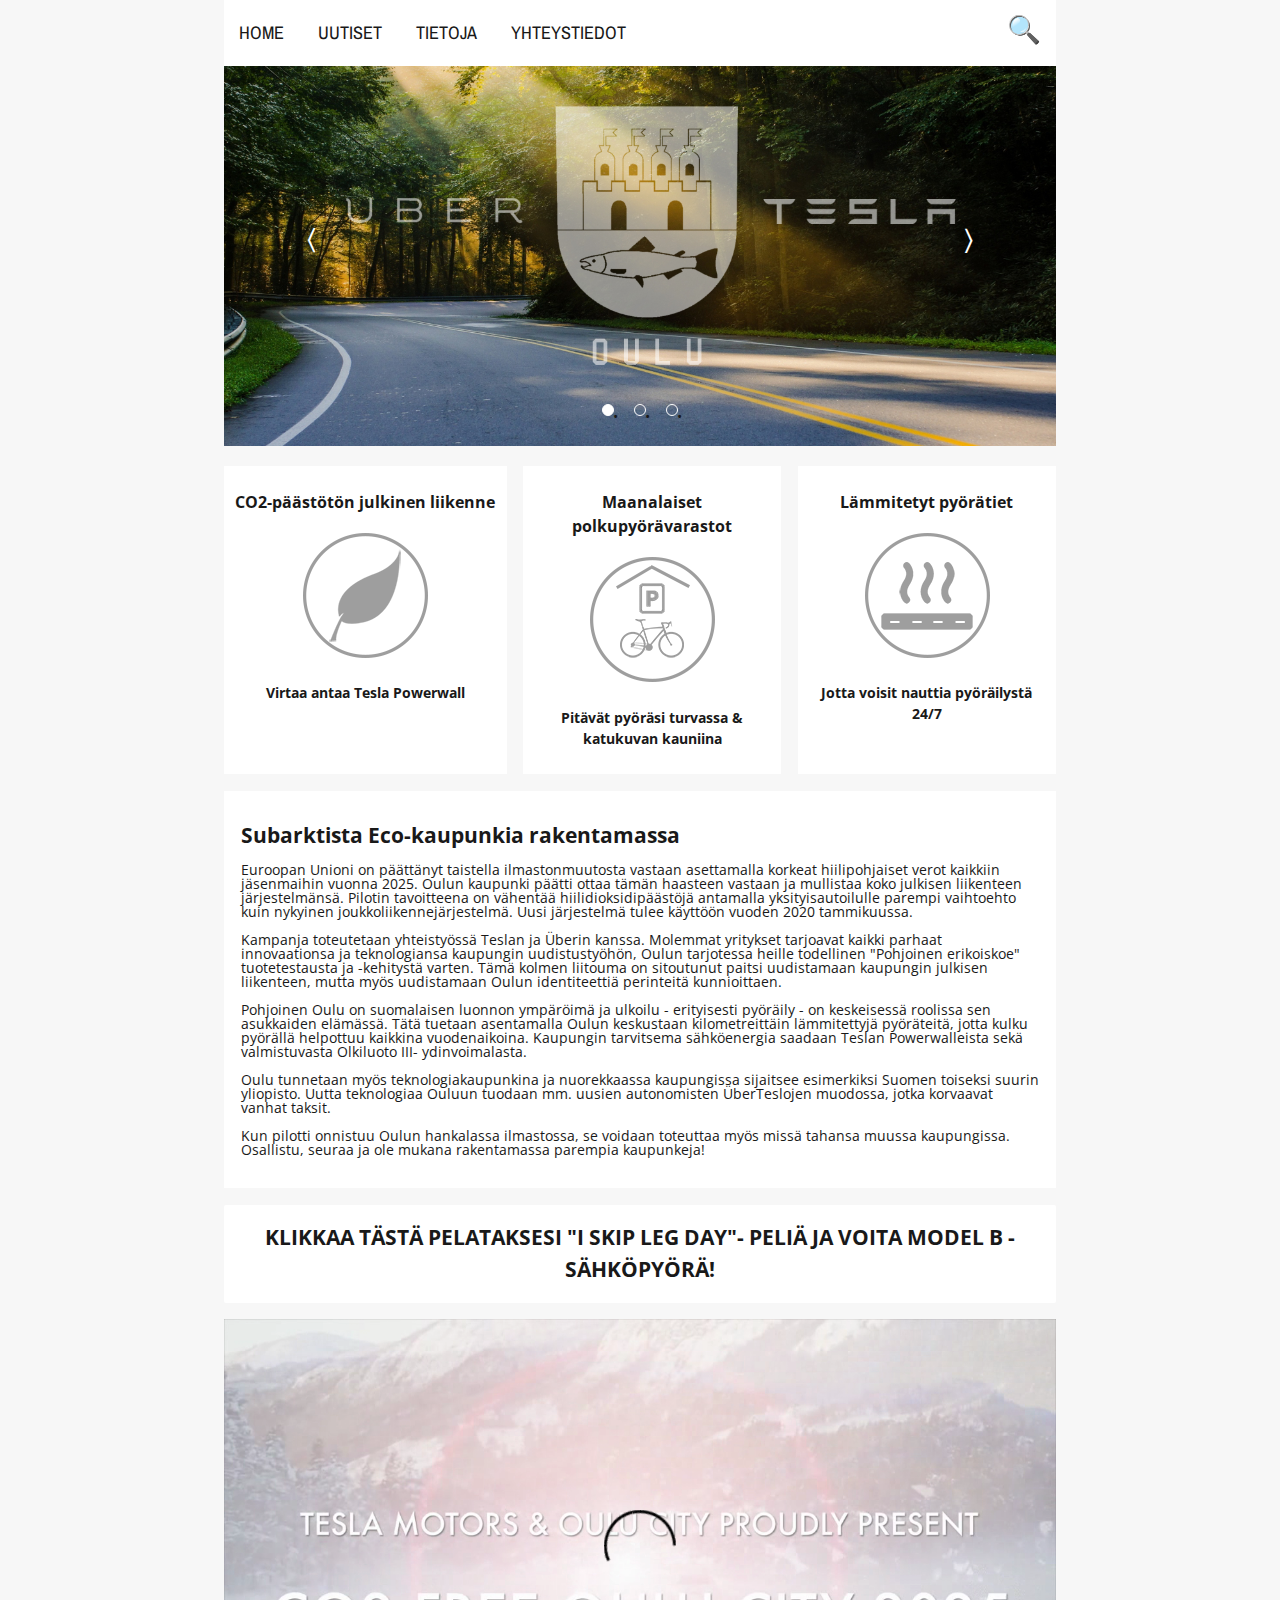
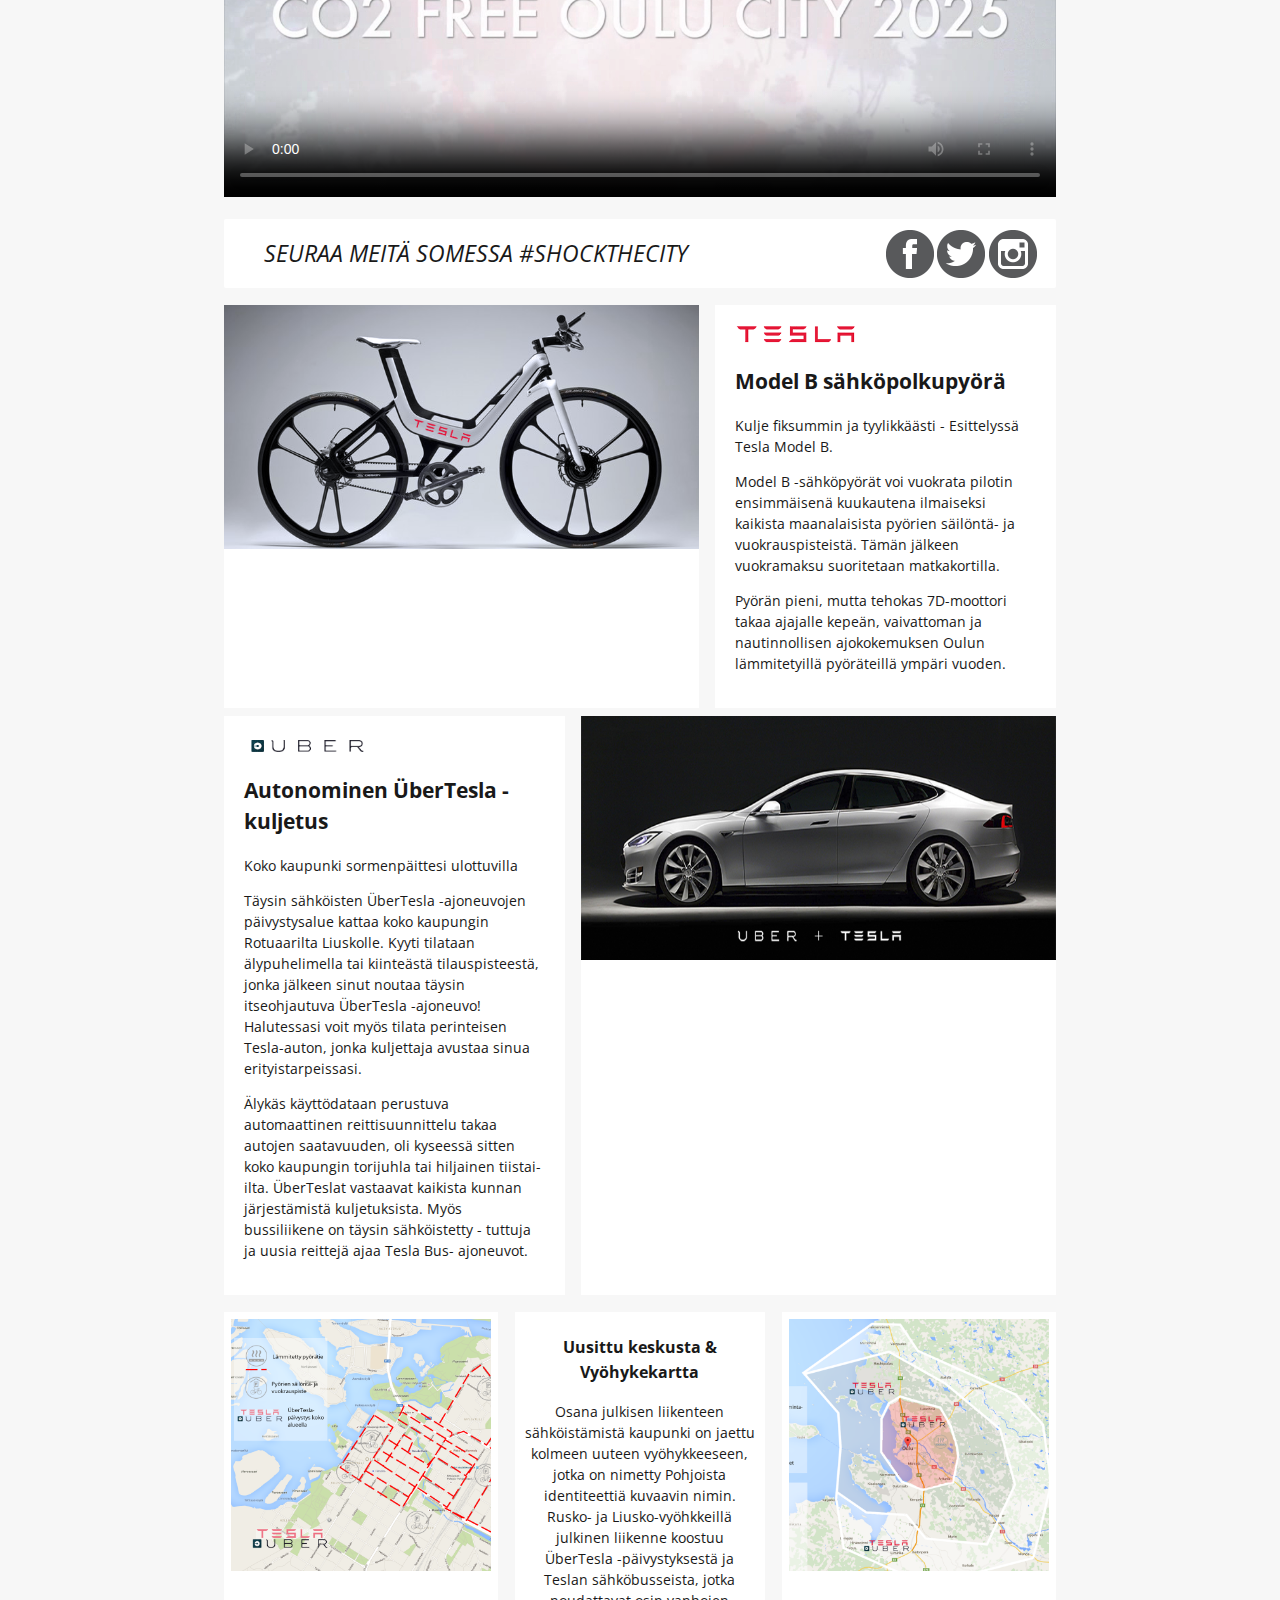
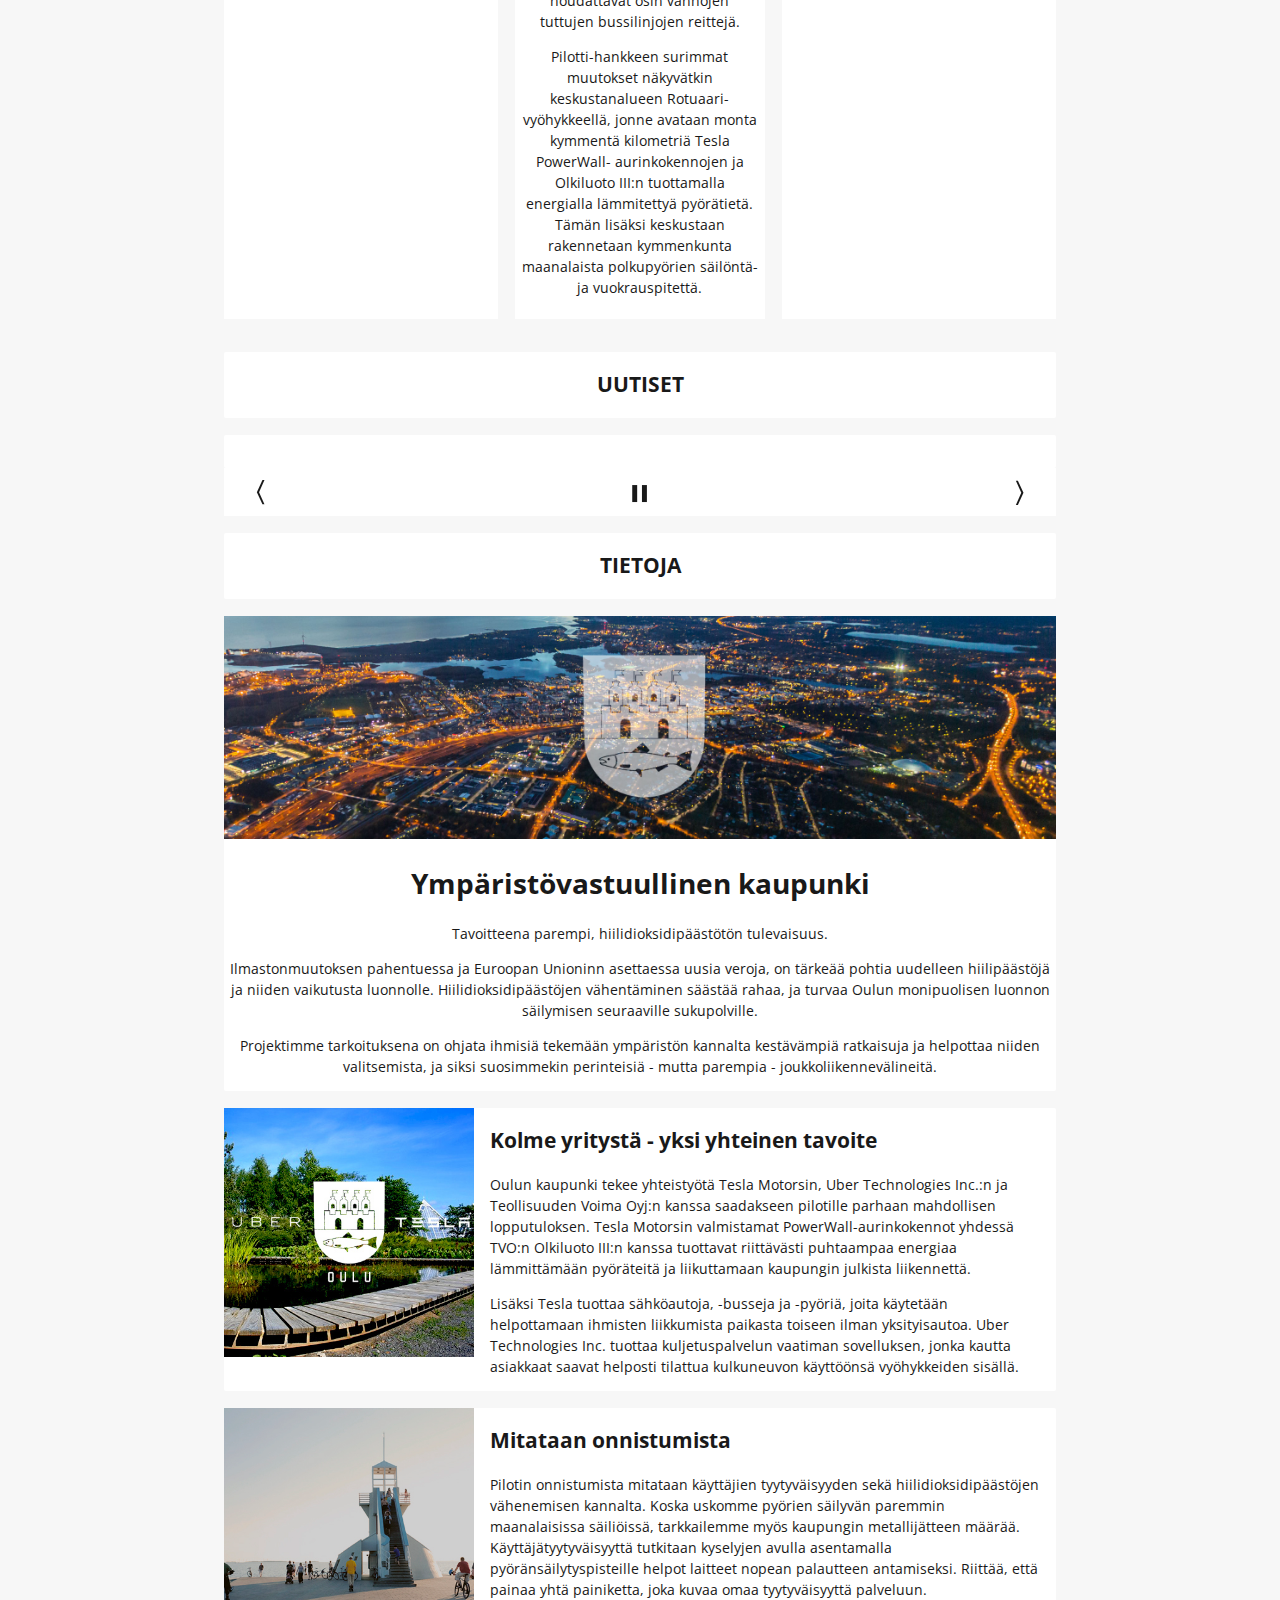
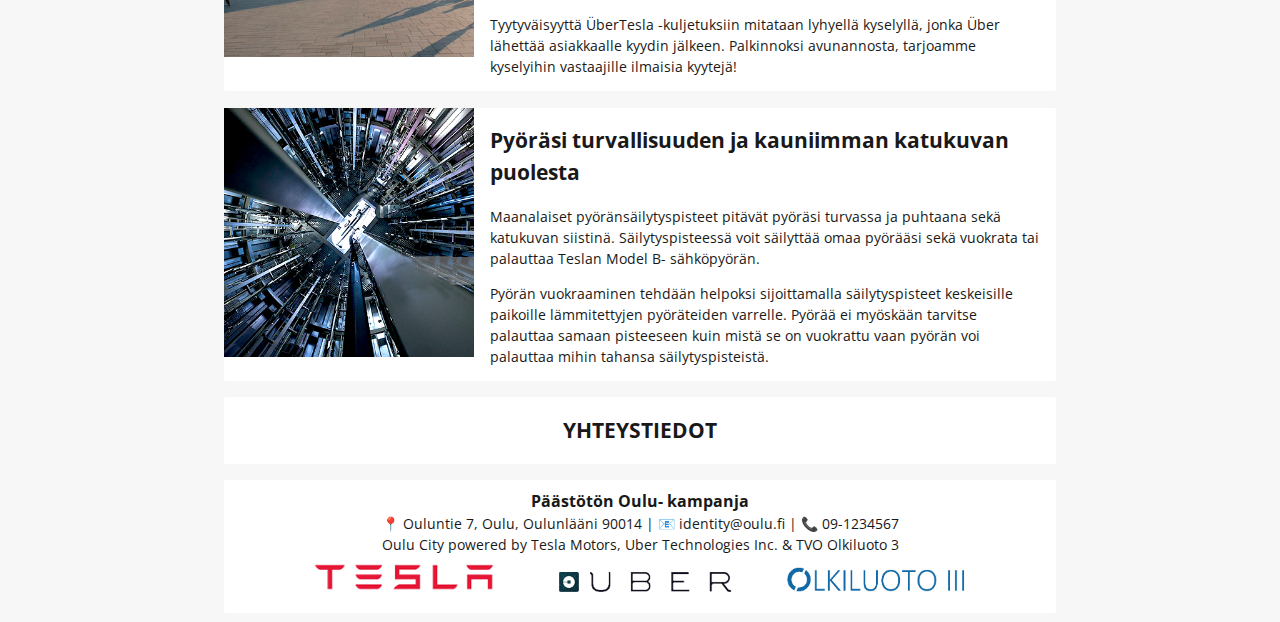
==== VJP Campaign/index.html @ 75b301b9 "Add files via upload" ====
<!DOCTYPE html>
<html lang="en">
<head>
	<!-- Font -->
	<link href='https://fonts.googleapis.com/css?family=Archivo+Narrow' rel='stylesheet' type='text/css'>
	<link href='https://fonts.googleapis.com/css?family=Open+Sans' rel='stylesheet' type='text/css'>
	<!-- End font-->
	
	<title>Oulun kaupunki, Tesla Motors & Über - Päästötön Oulu</title>

	<meta charset="utf-8" />
	<meta name="description" content="Viestintä II & VJP project">
	<meta name="keywords" content="HTML,CSS,JavaScript">
	<meta name="author" content="Pyry Päivölä">
	<!-- Responsive display -->
	<meta name="viewport" content="width=device-width, initial-scale=1.0">
	<!-- End Responsive Display -->
	<link rel="stylesheet" type="text/css" href="css/style.css" />
	<link rel="shortcut icon" href="images/favicon.ico" type="image/x-icon">
	<link rel="icon" href="images/favicon.ico" type="image/x-icon">
	<link rel="newsStyle" href="css/design.css" />
    <script src="js/newsFeed.js"></script>
    <script src="js/jQuery.js"></script>
    <script src="js/jquery-2.2.0.min.js"></script>
	<script src="js/jquery.cycle2.min.js"></script>
	<script src="js/indexJS.js"></script>

</head>

<body class="body" onload="getContent()">
		
	<header class="mainHeader">

		<nav>
			<ul>
				<li><a href="#home">HOME</a> </li>
				<li><a href="#news">UUTISET</a> </li>
				<li><a href="#about">TIETOJA</a> </li>
				<li><a href="#contact">YHTEYSTIEDOT</a> </li>
				<!-- Searchbox -->
				<li class="container">
					  <div>
					  	<form class="searchbox">
					    <input type="search" placeholder="" name="search" class="searchbox-input" onkeyup="buttonUp();" required>
					    <input type="submit" class="searchbox-submit" value="&#128269;">
					    <span class="searchbox-icon">	&#128269;</span>
					  	</form>
					  </div>
				</li>
				<!-- End SearchBox -->
			</ul>
				
			<div class="handle">MENU
				<div class="icon">&#9776;</div>
			</div>
			<!-- Nav script -->
			<script type="text/javascript"> 
			$('.handle').on('click', function(){
				$('nav ul').toggleClass('showing');
			});
			</script>
			<!-- End Nav Script -->
		</nav>
	</header>

	<!-- Back to top link -->
	<a id="home" class="smooth"></a>

	<!-- Responsive Image Slider -->
	<div class="cycle-slideshow"> 
		<span class="cycle-prev">&#9001;</span>
		<span class="cycle-next">&#9002;</span>
		<span class="cycle-pager"></span>
		<img src="images/1.jpg" alt="Ensimmäinen Kuva">
		<img src="images/2.jpg" alt="Toinen Kuva">
		<img src="images/3.jpg" alt="Kolmas Kuva">
	</div>
	<!-- End Responsive Image Slider -->

	<section class="topWrapper"> 
		<div class="topCol topCol1">
			<h3>CO2-päästötön julkinen liikenne </h3>
			<img src="images/eco.png" alt="This should be an Eco icon" />
			<h4>Virtaa antaa Tesla Powerwall</h4>
		</div>

		<div class="topCol topCol2">
			<h3>Maanalaiset polkupyörävarastot</h3>
			<img src="images/bicycleicon.png" alt="This should be an Bicycle icon" />
			<h4>Pitävät pyöräsi turvassa & katukuvan kauniina</h4>
		</div>
		<div class="topCol topCol3">
			<h3>Lämmitetyt pyörätiet</h3>
			<img src="images/heaticon.png" alt="This should be an Ecocar icon" />
			<h4>Jotta voisit nauttia pyöräilystä 24/7</h4>
		</div>

	</section>

	<main class="mainArticle">
		<h2>Subarktista Eco-kaupunkia rakentamassa</h2>
		<article>
			 <p>Euroopan Unioni on päättänyt taistella ilmastonmuutosta vastaan asettamalla korkeat hiilipohjaiset verot kaikkiin jäsenmaihin vuonna 2025. Oulun kaupunki päätti ottaa tämän haasteen vastaan ja mullistaa koko julkisen liikenteen järjestelmänsä. Pilotin tavoitteena on vähentää hiilidioksidipäästöjä antamalla yksityisautoilulle parempi vaihtoehto kuin nykyinen joukkoliikennejärjestelmä. Uusi järjestelmä tulee käyttöön vuoden 2020 tammikuussa.</p>
			 <p>Kampanja toteutetaan yhteistyössä Teslan ja Überin kanssa. Molemmat yritykset tarjoavat kaikki parhaat innovaationsa ja teknologiansa kaupungin uudistustyöhön, Oulun tarjotessa heille todellinen "Pohjoinen erikoiskoe" tuotetestausta ja -kehitystä varten. Tämä kolmen liitouma on sitoutunut paitsi uudistamaan kaupungin julkisen liikenteen, mutta myös uudistamaan Oulun identiteettiä perinteitä kunnioittaen. 
			 <p>Pohjoinen Oulu on suomalaisen luonnon ympäröimä ja ulkoilu - erityisesti pyöräily - on keskeisessä roolissa sen asukkaiden elämässä. Tätä tuetaan asentamalla Oulun keskustaan kilometreittäin lämmitettyjä pyöräteitä, jotta kulku pyörällä helpottuu kaikkina vuodenaikoina. Kaupungin tarvitsema sähköenergia saadaan Teslan Powerwalleista sekä valmistuvasta Olkiluoto III- ydinvoimalasta. 
			 <p>Oulu tunnetaan myös teknologiakaupunkina ja nuorekkaassa kaupungissa sijaitsee esimerkiksi Suomen toiseksi suurin yliopisto. Uutta teknologiaa Ouluun tuodaan mm. uusien autonomisten ÜberTeslojen muodossa, jotka korvaavat vanhat taksit. </p>
			 <p>Kun pilotti onnistuu Oulun hankalassa ilmastossa, se voidaan toteuttaa myös missä tahansa muussa kaupungissa. Osallistu, seuraa ja ole mukana rakentamassa parempia kaupunkeja! </p>
		 </article>
	</main>

	<div class="gameHeader">
			<h2><a href="peli.html">KLIKKAA TÄSTÄ PELATAKSESI "I SKIP LEG DAY"- PELIÄ JA VOITA MODEL B - SÄHKÖPYÖRÄ!</a></h2>
	</div>

	<div class="videoFrame">	
		<video width="100%" controls poster="images/poster.png">
		  <source src="videos/VJP.mp4" type="video/mp4">
		  <source src="videos/VJP.webm" type="video/webm">
		  <source src="videos/VJP.ogv" type="video/ogv">
		  Your browser does not support HTML5 video.
		</video>
	</div>

	<section class="middleWrapper">
			<ul>
				<li class="slogan">
						<p>SEURAA MEITÄ SOMESSA #SHOCKTHECITY</p>
				</li>
				<li class="iconWrap">
						<div class="some"><a href="images/facebooksivu.png"><img src="images/fb.png" alt="Error"></a></div>
						<div class="some"><a href="images/twittersivu.png"><img src="images/tw.png" alt="Error"></a></div>
						<div class="some"><a href="images/instasivu.png"><img src="images/ig.png" alt="Error"></a></div>
				</li>
			</ul>
	</section>


	<section class="someBar">
			<ul>
				<li class="someIcons">
						<div class="some"><a href="http://www.facebook.com"><img src="images/fb.png" alt="Error"></a></div>
						<div class="some"><a href="http://www.twitter.com"><img src="images/tw.png" alt="Error"></a></div>
						<div class="some"><a href="http://www.instagram.com"><img src="images/ig.png" alt="Error"></a></div>
				</li>
			</ul>
	</section>
	
	<section class="secondaryContent"> 
		<div class="col col1">
			<img src="images/lowimg.png" alt="Alakuva">
		</div>

		<div class="col col2">
			<img src="images/teslatext.png" alt="Error">
			<h2>Model B sähköpolkupyörä</h2>
			<p>Kulje fiksummin ja tyylikkäästi - Esittelyssä Tesla Model B.</p>
			<p>Model B -sähköpyörät voi vuokrata pilotin ensimmäisenä kuukautena ilmaiseksi kaikista maanalaisista pyörien säilöntä- ja vuokrauspisteistä. Tämän jälkeen vuokramaksu suoritetaan matkakortilla.</p>
			<p>Pyörän pieni, mutta tehokas 7D-moottori takaa ajajalle kepeän, vaivattoman ja nautinnollisen ajokokemuksen Oulun lämmitetyillä pyöräteillä ympäri vuoden. </p>
		</div>
	</section>

	<section class="secondaryContent"> 
		<div class="col col3">
			<img src="images/ubertext.png" alt="Error">
			<h2>Autonominen ÜberTesla -kuljetus</h2>
			<p>Koko kaupunki sormenpäittesi ulottuvilla<p>
			<p>Täysin sähköisten ÜberTesla -ajoneuvojen päivystysalue kattaa koko kaupungin Rotuaarilta Liuskolle. Kyyti tilataan älypuhelimella tai kiinteästä tilauspisteestä, jonka jälkeen sinut noutaa täysin itseohjautuva ÜberTesla -ajoneuvo! Halutessasi voit myös tilata perinteisen Tesla-auton, jonka kuljettaja avustaa sinua erityistarpeissasi.<p>
			<p>Älykäs käyttödataan perustuva automaattinen reittisuunnittelu takaa autojen saatavuuden, oli kyseessä sitten koko kaupungin torijuhla tai hiljainen tiistai-ilta. ÜberTeslat vastaavat kaikista kunnan järjestämistä kuljetuksista. Myös bussiliikene on täysin sähköistetty - tuttuja ja uusia reittejä ajaa Tesla Bus- ajoneuvot.</p>
		</div>

		<div class="col col4">
			<img src="images/low2mg.jpg" alt="Alakuva">
		</div>
	</section>

		<section class="topWrapper"> 
		<div class="topCol topCol4">
			<a href="images/centremap.png">
				<img src="images/centresnap.png" alt="This should be an Eco icon" />
			</a>
		</div> 


		<div class="topCol topCol5">
			<h3>Uusittu keskusta & Vyöhykekartta</h3>
			<p>Osana julkisen liikenteen sähköistämistä kaupunki on jaettu kolmeen uuteen vyöhykkeeseen, jotka on nimetty Pohjoista identiteettiä kuvaavin nimin. Rusko- ja Liusko-vyöhkkeillä julkinen liikenne koostuu ÜberTesla -päivystyksestä ja Teslan sähköbusseista, jotka noudattavat osin vanhojen tuttujen bussilinjojen reittejä.<p>

			<p>Pilotti-hankkeen surimmat muutokset näkyvätkin keskustanalueen Rotuaari-vyöhykkeellä, jonne avataan monta kymmentä kilometriä Tesla PowerWall- aurinkokennojen ja Olkiluoto III:n tuottamalla energialla lämmitettyä pyörätietä. Tämän lisäksi keskustaan rakennetaan kymmenkunta maanalaista polkupyörien säilöntä- ja vuokrauspitettä.</p>
		</div>
		<div class="topCol topCol6">
			<a href="images/areasmap.png">
				<img src="images/areasnap.png" alt="This should be an Ecocar icon" />
			</a>
		</div>

	</section>
	
	<div class="newsHeader">
			<a id="news" class="smooth"></a>
			<h2>UUTISET</h2>
	</div>

	<section class="newsFeed">  
    <div id="article1">
    	<article id="newsOne"> <!-- JSON text will appear here --> </article>
    </div>
 	
 	<div id="article2">
    	<article id="newsTwo"> <!-- JSON text will appear here --> </article>
    </div>

    <div id="article3">
    	<article id="newsThree"> <!-- JSON text will appear here --> </article>
    </div>

    <!-- Slider navigation bar -->
    <div id="Snav">
    	<span id="Sleft" onclick="prev()">&#9001;</span>
		<span id="Sright" onclick="next()">&#9002;</span>
		<span id="Splay" onclick="play()">&#9654;</span>
		<span id="Spause" onclick="pause()">&#9616;&#9616;</span>
    <div>
 </section>


	<div class="aboutHeader">
		<a id="about" class="smooth"></a>
		<h2>TIETOJA</h2>
	</div>

	<section class="mainAboutWrapper">
		<div class="aboutMainImage">
			<img src="images/aboutMain.png" alt="Sorry, couldn't load the picture">
		</div>
		<div class="aboutMainText">
			<h1>Ympäristövastuullinen kaupunki</h1>
			<p>Tavoitteena parempi, hiilidioksidipäästötön tulevaisuus.<p>
			<p>Ilmastonmuutoksen pahentuessa ja Euroopan Unioninn asettaessa uusia veroja, on tärkeää pohtia uudelleen hiilipäästöjä ja niiden vaikutusta luonnolle. Hiilidioksidipäästöjen vähentäminen säästää rahaa, ja turvaa Oulun monipuolisen luonnon säilymisen seuraaville sukupolville. </p>
			<p>Projektimme tarkoituksena on ohjata ihmisiä tekemään ympäristön kannalta kestävämpiä ratkaisuja ja helpottaa niiden valitsemista, ja siksi suosimmekin perinteisiä - mutta parempia - joukkoliikennevälineitä.</p>
		</div>
	</section>


	<section class="aboutWrapper"> 
		<div class="aboutImage">
			<img src="images/aboutone.jpg" alt="Sorry, couldn't load the picture">
		</div>
		<div class="aboutText">
			<h2>Kolme yritystä - yksi yhteinen tavoite</h2>
			<p>Oulun kaupunki tekee yhteistyötä Tesla Motorsin, Uber Technologies Inc.:n ja Teollisuuden Voima Oyj:n kanssa saadakseen pilotille parhaan mahdollisen lopputuloksen. Tesla Motorsin valmistamat PowerWall-aurinkokennot yhdessä TVO:n Olkiluoto III:n kanssa tuottavat riittävästi puhtaampaa energiaa lämmittämään pyöräteitä ja liikuttamaan kaupungin julkista liikennettä.<p>
			<p>Lisäksi Tesla tuottaa sähköautoja, -busseja ja -pyöriä, joita käytetään helpottamaan ihmisten liikkumista paikasta toiseen ilman yksityisautoa. Uber Technologies Inc. tuottaa kuljetuspalvelun vaatiman sovelluksen, jonka kautta asiakkaat saavat helposti tilattua kulkuneuvon käyttöönsä vyöhykkeiden sisällä.</p>
		</div>
	</section>

	<section class="aboutWrapper"> 
		<div class="aboutImage">
			<img src="images/abouttwo.jpg" alt="Sorry, couldn't load the picture">
		</div>
		<div class="aboutText">
			<h2>Mitataan onnistumista</h2>
			<p>Pilotin onnistumista mitataan käyttäjien tyytyväisyyden sekä hiilidioksidipäästöjen vähenemisen kannalta. Koska uskomme pyörien säilyvän paremmin maanalaisissa säiliöissä, tarkkailemme myös kaupungin metallijätteen määrää. Käyttäjätyytyväisyyttä tutkitaan kyselyjen avulla asentamalla pyöränsäilytyspisteille helpot laitteet nopean palautteen antamiseksi. Riittää, että painaa yhtä painiketta, joka kuvaa omaa tyytyväisyyttä palveluun. </p>
			<p>Tyytyväisyyttä ÜberTesla -kuljetuksiin mitataan lyhyellä kyselyllä, jonka Über lähettää asiakkaalle kyydin jälkeen. Palkinnoksi avunannosta, tarjoamme kyselyihin vastaajille ilmaisia kyytejä! <p>
		</div>
	</section>

	<section class="aboutWrapper"> 
		<div class="aboutImage">
			<img src="images/aboutthree.jpg" alt="Sorry, couldn't load the picture">
		</div>
		<div class="aboutText">
			<h2>Pyöräsi turvallisuuden ja kauniimman katukuvan puolesta</h2>
			<p>Maanalaiset pyöränsäilytyspisteet pitävät pyöräsi turvassa ja puhtaana sekä katukuvan siistinä. Säilytyspisteessä voit säilyttää omaa pyörääsi sekä vuokrata tai palauttaa Teslan Model B- sähköpyörän.</p>
			<p>Pyörän vuokraaminen tehdään helpoksi sijoittamalla säilytyspisteet keskeisille paikoille lämmitettyjen pyöräteiden varrelle. Pyörää ei myöskään tarvitse palauttaa samaan pisteeseen kuin mistä se on vuokrattu vaan pyörän voi palauttaa mihin tahansa säilytyspisteistä.</p>
		</div>
	</section>

	<div class="contactHeader">
		<a id="contact" class="smooth"></a>
		<h2>YHTEYSTIEDOT</h2>
	</div>

	<footer class="mainFooter">

		<!-- Contact menu link -->
		

		<div itemscope itemtype="http://data-vocabulary.org/Organization"> 
			<h3 itemprop="name">Päästötön Oulu- kampanja</h3> 
			<div itemprop="address" itemscope itemtype="http://data-vocabulary.org/Address">
			 &#128205;
			<span itemprop="street-address">Ouluntie 7</span>, 
			<span itemprop="locality">Oulu</span>, 
			<span itemprop="region">Oulunlääni</span> 
			<span itemprop="postal-code">90014</span>
			| &#128231; <a href="mailto:identity@oulu.fi" itemprop="email">identity@oulu.fi</a>
			| &#128222; <span itemprop="tel">09-1234567</span>
			</div>
			<span itemprop="geo" itemscope itemtype="http://www.data-vocabulary.org/Geo/"
			style="display:none">
			    <span itemprop="latitude">65.01 N</span>  
			    <span itemprop="longitude">25.28 E</span>  
			</span>  
		</div>
		<p>Oulu City powered by Tesla Motors, Uber Technologies Inc. & TVO Olkiluoto 3</p>
		<img class="sponsor" src="images/teslatext.png">
		<img class="sponsor" src="images/ubertext.png">
		<img class="sponsor" src="images/olkiluototext.png">
	</footer>
	<!-- Contact Anchor link -->
	<a id="contact" class="smooth"></a>

</body>

</html>
---- VJP Campaign/css/style.css ----
body {
	background-image: url("bg.png");
	color: #191919;
	font-size: 87.5%;
	font-family: 'Open Sans', sans-serif;
	line-height: 1.5;
	text-align: left;
	margin: 0 auto;
	width: 65%;
	clear: both;
}

a {
	text-decoration:  none;
	color: inherit;

}

/** Nav content **/

.mainHeader {
	position: fixed;
	top: 0; 
	z-index: 10;
	width: 65%;
}
nav ul {
	font-family: Archivo Narrow;
	font-size: 130%;
	background-color: #FFF;
	overflow: hidden;
	color: #191919;
	padding: 0;
	margin: 0;
	text-align: left;
	-webkit-transition: max-height 0.4s;
	-ms-transition: max-height 0.4s;
	-moz-transition: max-height 0.4s;
	-o-transition: max-height 0.4s;
	transition: max-height 0.4s;

}

nav ul li {
	display: inline-block;
	padding: 15px;
	line-height: 2.0;

}	

nav ul li:hover {
	background-color: #e3e3e3;
}

.handle{
	font-family: Archivo Narrow;
	width: 100%;
	background: #FFF;
	text-align: left;
	box-sizing: border-box;
	padding: 15px 10px;
	cursor: pointer;
	color: #191919;
	display: none; 
	font-size: 130%;
}
/** End Nav content */

/** Search Box */
.container{
    width:300px;
    margin:0px auto;
    float: right;
}

.searchbox{
    position:relative;
    min-width:35px;
    width:0%;
    height:35px;
    float:right;
    overflow:hidden;
    
    -webkit-transition: width 0.3s;
    -moz-transition: width 0.3s;
    -ms-transition: width 0.3s;
    -o-transition: width 0.3s;
    transition: width 0.3s;
}

.searchbox-input{
    top:0;
    right:0;
    border:0;
    outline:0;
    background:#E9E9E9;
    width:100%;
    height:35px;
    margin:0;
    padding:0px 55px 0px 20px;
    font-size:100%;
    color:#191919;
}
.searchbox-input::-webkit-input-placeholder {
    color: #191919;
}
.searchbox-input:-moz-placeholder {
    color: #191919;
}
.searchbox-input::-moz-placeholder {
    color: #191919;
}
.searchbox-input:-ms-input-placeholder {
    color: #191919;
}

.searchbox-icon,
.searchbox-submit{
    width:35px;
    height:35px;
    display:block;
    position:absolute;
    top:0;
    font-family:verdana;
    font-size:150%;
    right:0;
    padding:0;
    margin:0;
    border:0;
    outline:0;
    line-height:30px;
    text-align:center;
    cursor:pointer;
    color:#191919;
    background:#FFF;
}



.searchbox-open{
    width:100%;
}

/** End Search Box */

/** Cycle-slideshow */
.cycle-slideshow img {
	width: 100%;
	height: auto;
}

.cycle-slideshow {
	width: 100%;
	display: block;
	position: relative;
	margin: 20px auto;
	overflow: hidden;
	z-index: 0;
}
/** Arrow buttons */
.cycle-prev, .cycle-next {
	font-size: 200%;
	color: #FFF;
	display: block;
	position: absolute;
	top: 50%;
	margin-top: -16px;
	z-index: 9999;
	cursor: pointer;
}
.cycle-prev {left: 10%}
.cycle-next {right: 10%}

.cycle-pager {
	width: 100%;
	position: absolute;
	top: 90%;
	text-align: center;
	z-index: 9999;
	cursor: pointer;
}

.cycle-pager .cycle-pager-active {
	background-color: white;
}

.cycle-pager span {
	width: 10px;
	height: 10px;
	display: inline-block;
	border: 1px solid #FFF;
	border-radius: 50%;
	margin: 0 10px;
	text-indent: 100%;
	white-space: nowrap;
}
/** End Cycle-slideshow**/

.mainContent {
	line-height: 25px;
	border-radius: 2px;
	-moz-border-radius: 2px;
	-webkit-border-radius: 2px;
	margin-top: 2%;
	overflow: hidden;
}
.secondaryContent {
	display: flex;
	width: 100%;
}

.col {
	padding: 20px;
	background: #FFF;
}

.col img, .news img {
	width: 100%;
}

.col1, .col4 {
	width: 60%;
	padding: 0;
}

.col4 {
	margin-top: 1%;
}

.col2, .col3 {
	width: 38%;
	margin-left: 2%;
}

.col3 {
	margin: 1% 2% 0 0;
}

.col2 img, .col3 img {
	width: 40%;
}


.mainArticle {
	width: 96%;
	float: left;
	background-color: #FFF;
	color: #191919;
	margin-bottom: 0%;
	font-size: 100%;
	line-height: 1;
	display: block;
	padding: 2%;

}

.middleWrapper {
	width: 100%;
	float: left;
	border-radius: 2px;
	-moz-border-radius: 2px;
	-webkit-border-radius: 2px;
	background-color: #FFF;
	width: 100%;
	color: #191919;
	margin-bottom: 2%;
	font-size: 150%;
	font-style: italic;
	line-height: 1;
	display: block;
}

.middleWrapper ul {
	margin: 0;
}

.middleWrapper ul li {
	display: inline-block;
	margin: 0;
}

.slogan {
	font-size: 110%;
}

.iconWrap {
	float: right;
	padding-right: 2%;
	margin-right: 1%;
}

.iconWrap img {
	max-height: 48px;
	max-width: 48px;
}

.videoFrame {
	margin-bottom: 2%;
}
.some {
	display: inline-block;
	padding-top: 7%;
	padding-bottom: 3%; 
	width: 30%;
}

.someBar {
	display: none;
}

.someBar ul {
	margin: 0;
	text-align: center;
	padding: 0;
}

.someBar ul li {
	display: inline-block;
	margin: 0;
}



.topWrapper {
	display: flex;
	width: 100%;
	margin: 2% auto;
	overflow: hidden;
}
.topCol {
	padding: 7px;
	background: #FFF;
	width: 33%;
	text-align: center;
	overflow: hidden;
}

.topCol2, .topCol3, .topCol5, .topCol6 {
	margin-left: 2%;
	width: 30%;
}

.topCol6 {
	width: 33%;
}
.topCol4 img, .topCol6 img {
	width: 100%;
}


/* NEWS PAGE */
.newsHeader, .gameHeader {
	width: 100%;
	float: left;
	border-radius: 2px;
	-moz-border-radius: 2px;
	-webkit-border-radius: 2px;
	background-color: #FFF;
	width: 100%;
	margin: 2% auto; 
	color: #191919;
	text-align: center;
	display: block;
}

#article1, #article2, #article3 {
	background-color: #FFF;
	line-height: 25px;
	border-radius: 2px;
	-moz-border-radius: 2px;
	-webkit-border-radius: 2px;
	margin-top: 2%;
	overflow: hidden;
	padding: 2%;
	display: none;
}


#Snav {
	background-color: #FFF;
	padding: 2%;
	display: block;
	color: #FFF;
	height: 15px;
	margin-bottom: 1%;

}

#Sleft, #Sright, #Splay, #Spause {
    font-size: 200%;
    color: #191919;
    display: block;
    position: absolute;
    z-index: 9999;
    cursor: pointer;
    line-height: 0.4;
}

#Sleft { left: 20%; }
#Sright { right: 20%; }

#Splay, #Spause {
	font-size: 300%;
	left: 49%;
}

#Splay {
	display: none;
}

#Spause {
	line-height: 1.2;
	font-size: 100%;
}
/* ABOUT PAGE */

.mainAboutWrapper {
	width: 100%;
	float: left;
	border-radius: 2px;
	-moz-border-radius: 2px;
	-webkit-border-radius: 2px;
	background-color: #FFF;
	width: 100%;
	margin: 1% auto; 
	color: #191919;
	text-align: center;
	display: block;

}

.aboutWrapper, .aboutHeader, .contactHeader {
	width: 100%;
	float: left;
	border-radius: 2px;
	-moz-border-radius: 2px;
	-webkit-border-radius: 2px;
	background-color: #FFF;
	width: 100%;
	margin: 1% auto; 
	color: #191919;
	text-align: center;
	display: block;
}

.aboutMainImage {
	display: inline-block;
	float: left;
	width: 100%;
}

.aboutMainImage img {
	width: 100%;
}

.aboutImage {
	display: inline-block;
	float: left;
	width: 30%;
}

.aboutImage img {
	width: 100%;
	float: left;
}

.aboutText, .aboutMainText {
	display: inline-block;
	float: right;
	width: 66%;
	text-align: left;
	padding: 0 2%;
}

.aboutMainText {
	text-align: center;
	width: 100%;
	float: left;
	margin: 0;
	padding: 0;
}



/* CONTACT PAGE */

.mainFooter {
	width: 100%;
	float: left;
	border-radius: 2px;
	-moz-border-radius: 2px;
	-webkit-border-radius: 2px;
	background-color: #FFF;
	width: 100%;
	margin: 1% auto; 
	color: #191919;
	text-align: center;
	display: block;
	padding: 1% 0;
	font-size: 100%;
}

.mainFooter p, .mainFooter h3 {
	margin: 0 auto;
}

.sponsor {
	margin: 1% 3%;
	width: 22%;
	max-height: 36px;
}



@media only screen and (min-width: 150px) and (max-width: 1170px) {

	h2, h3  {
		font-size: 95%;
	}

	.mainHeader {
		font-size: 70%;
		width: 90%;
	}

	.body {
		width: 90%;
		font-size: 95%;
	}

	/** Nav content **/

	nav ul {
		max-height: 0;
	}
	.showing{
		max-height: 22em;
	}
	nav ul li {
		box-sizing: border-box;
		width: 100%;
		padding: 15px;
		text-align: left;
	}
	.handle {
		display: block;
	}
	.icon {
		float: right;
	}
	.container{
    	width:100%;
	}

	.searchbox-open {
		display: block;
	}
	/* End Nav Content */
	
	.mainArticle {
		font-size: 80%;
	}

	.secondaryContent {
		display: inline-block;
		width: 100%;
	}

	.col {
		width: 96%;
		margin: 1% auto;
		padding: 2%;
		margin-top: 2%;
	}

	.col1{
		width: 100%;
		margin: 0;
		padding: 0;
		display: block;
	}

	.col2 img, .col3 img {
		width: 20%;
	}

	.col2, .col3 {
		font-size: 80%;
	}

	.middleWrapper {
		display: block;
	}

	.mainFooter {
		width: 100%;
		font-size: 80%;
	}

	/* ABOUT PAGE */

	.aboutText, .aboutMainText, #newsOne, #newsTwo, #newsThree {
		font-size: 80%;
	}

	.aboutText h2, .aboutMainText h1 {
		font-size: 100%;
	}

}


@media only screen and (min-width: 150px) and (max-width: 520px) {
	.mainHeader {
		font-size: 70%;
	}	

	.topWrapper img {
		width: 70%;
		height: auto;
	}

	.topWrapper {
		font-size: 60%;
	}

	.middleWrapper {
		display: none;
	}

	.mainArticle {
		font-size: 60%;
	}

	.someBar {
	width: 100%;
	float: left;
	border-radius: 2px;
	-moz-border-radius: 2px;
	-webkit-border-radius: 2px;
	background-color: #FFF;
	color: #191919;
	margin-bottom: 2%;
	font-size: 150%;
	line-height: 1;
	display: block;
	}

	.someBar img {
		width: 50%;
	}

	.col2, .col3 {
		font-size: 60%;
	}

	.col2 img, .col3 img {
		width: 30%;
	}

	.mainFooter {
		font-size: 60%;
	}

	.mainFooter img {
		width: 25%;
	}



	/** ABOUT & NEWS PAGE **/

	.aboutText, #newsOne, #newsTwo, #newsThree, .aboutMainText {
		font-size: 60%;
	}

	.aboutText h2, .aboutMainText h1 {
		font-size: 100%;
	}

	}
---- VJP Campaign/css/design.css ----
body {
	background-image: url("bg.png");
	color: #191919;
	font-size: 87.5%;
	font-family: 'Open Sans', sans-serif;
	line-height: 1.5;
	text-align: left;
	margin: 0 auto;
	width: 65%;
	clear: both;
}

a {
	text-decoration:  none;
	color: inherit;

}

#article1, #article2, #article3 {
	background-color: #FFF;
	line-height: 25px;
	border-radius: 2px;
	-moz-border-radius: 2px;
	-webkit-border-radius: 2px;
	margin-top: 2%;
	overflow: hidden;
	padding: 2%;
	display: none;
}


#Snav {
	background-color: #191919;
	padding: 2%;
	display: block;
	color: #FFF;
	height: 40px;

}

#Sleft, #Sright, #Splay, #Spause {
    font-size: 200%;
    color: #FFF;
    display: block;
    position: absolute;
    z-index: 9999;
    cursor: pointer;
}

#Sleft { left: 20%; }
#Sright { right: 20%; }

#Splay, #Spause {
	font-size: 300%;
	line-height: 1.0;
	left: 49%;
}

#Splay {
	display: none;
}

#Spause {
	line-height: 2.8;
	font-size: 100%;
}
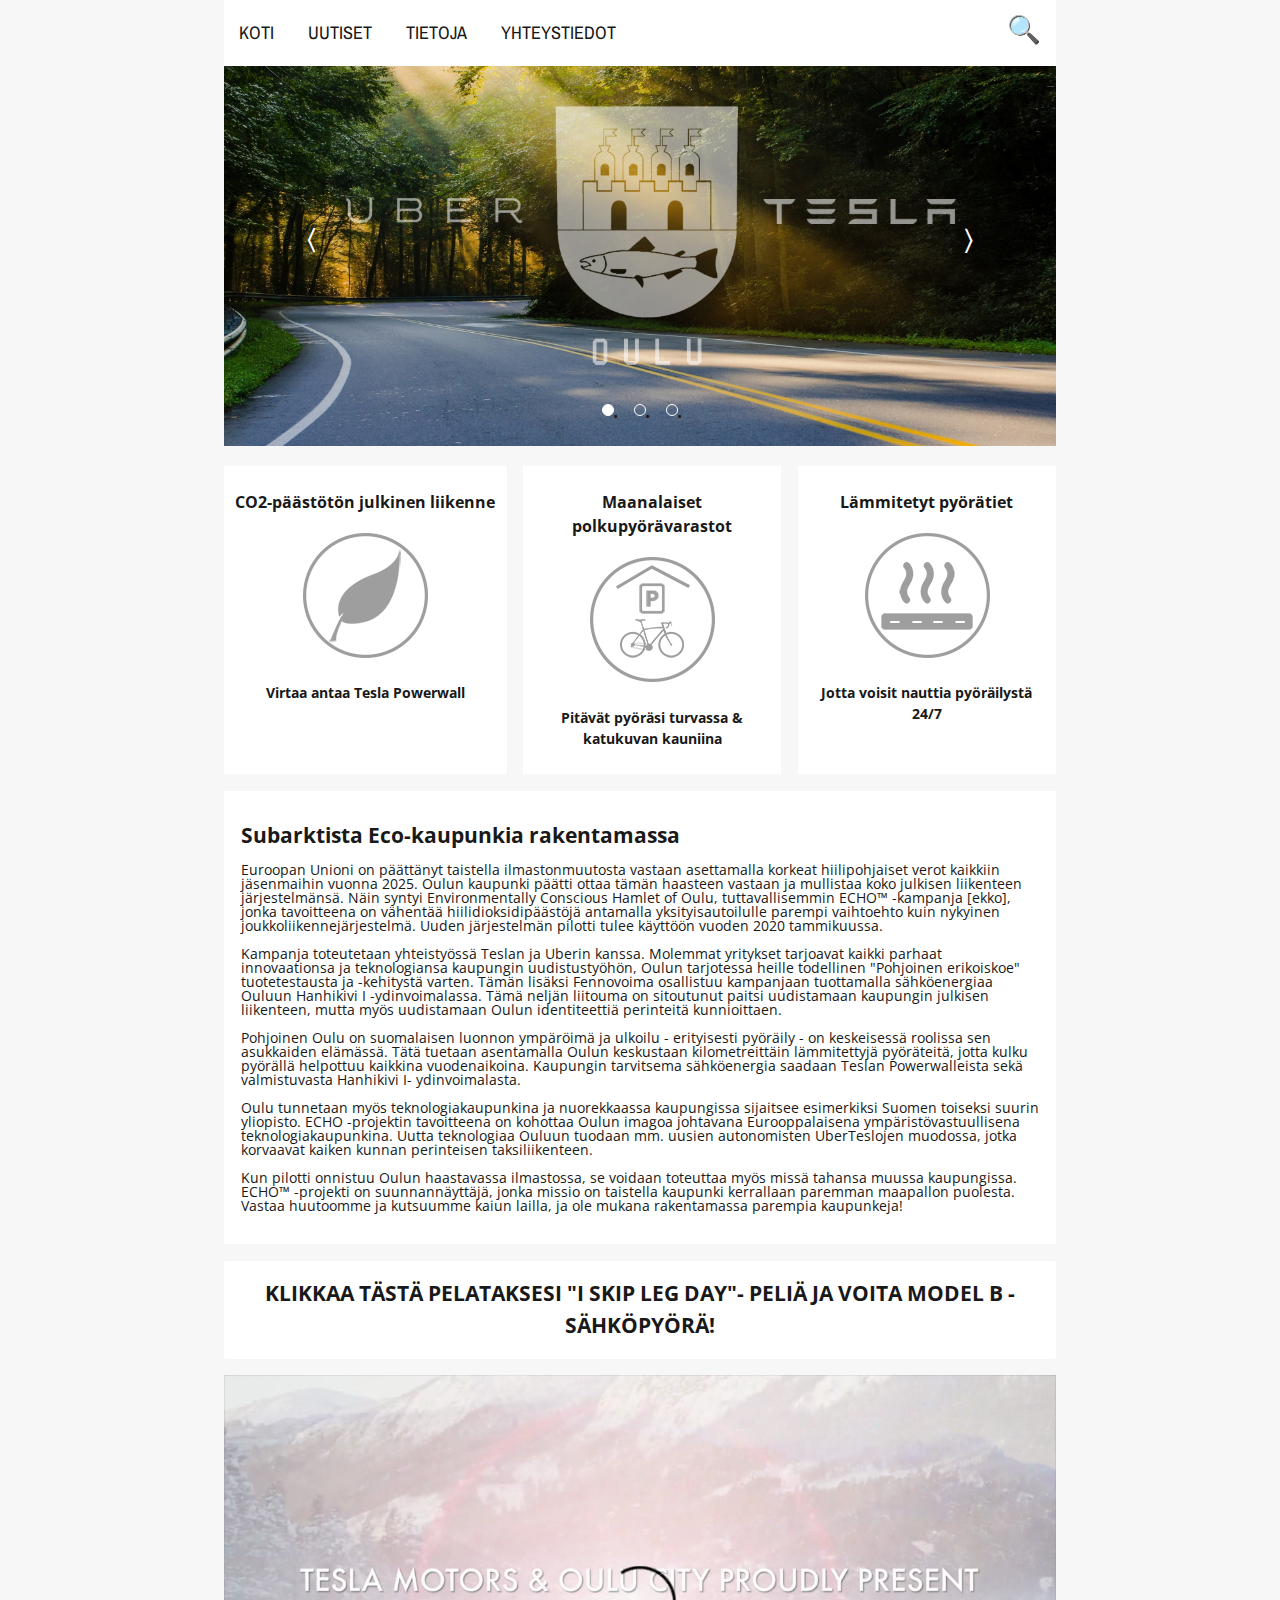
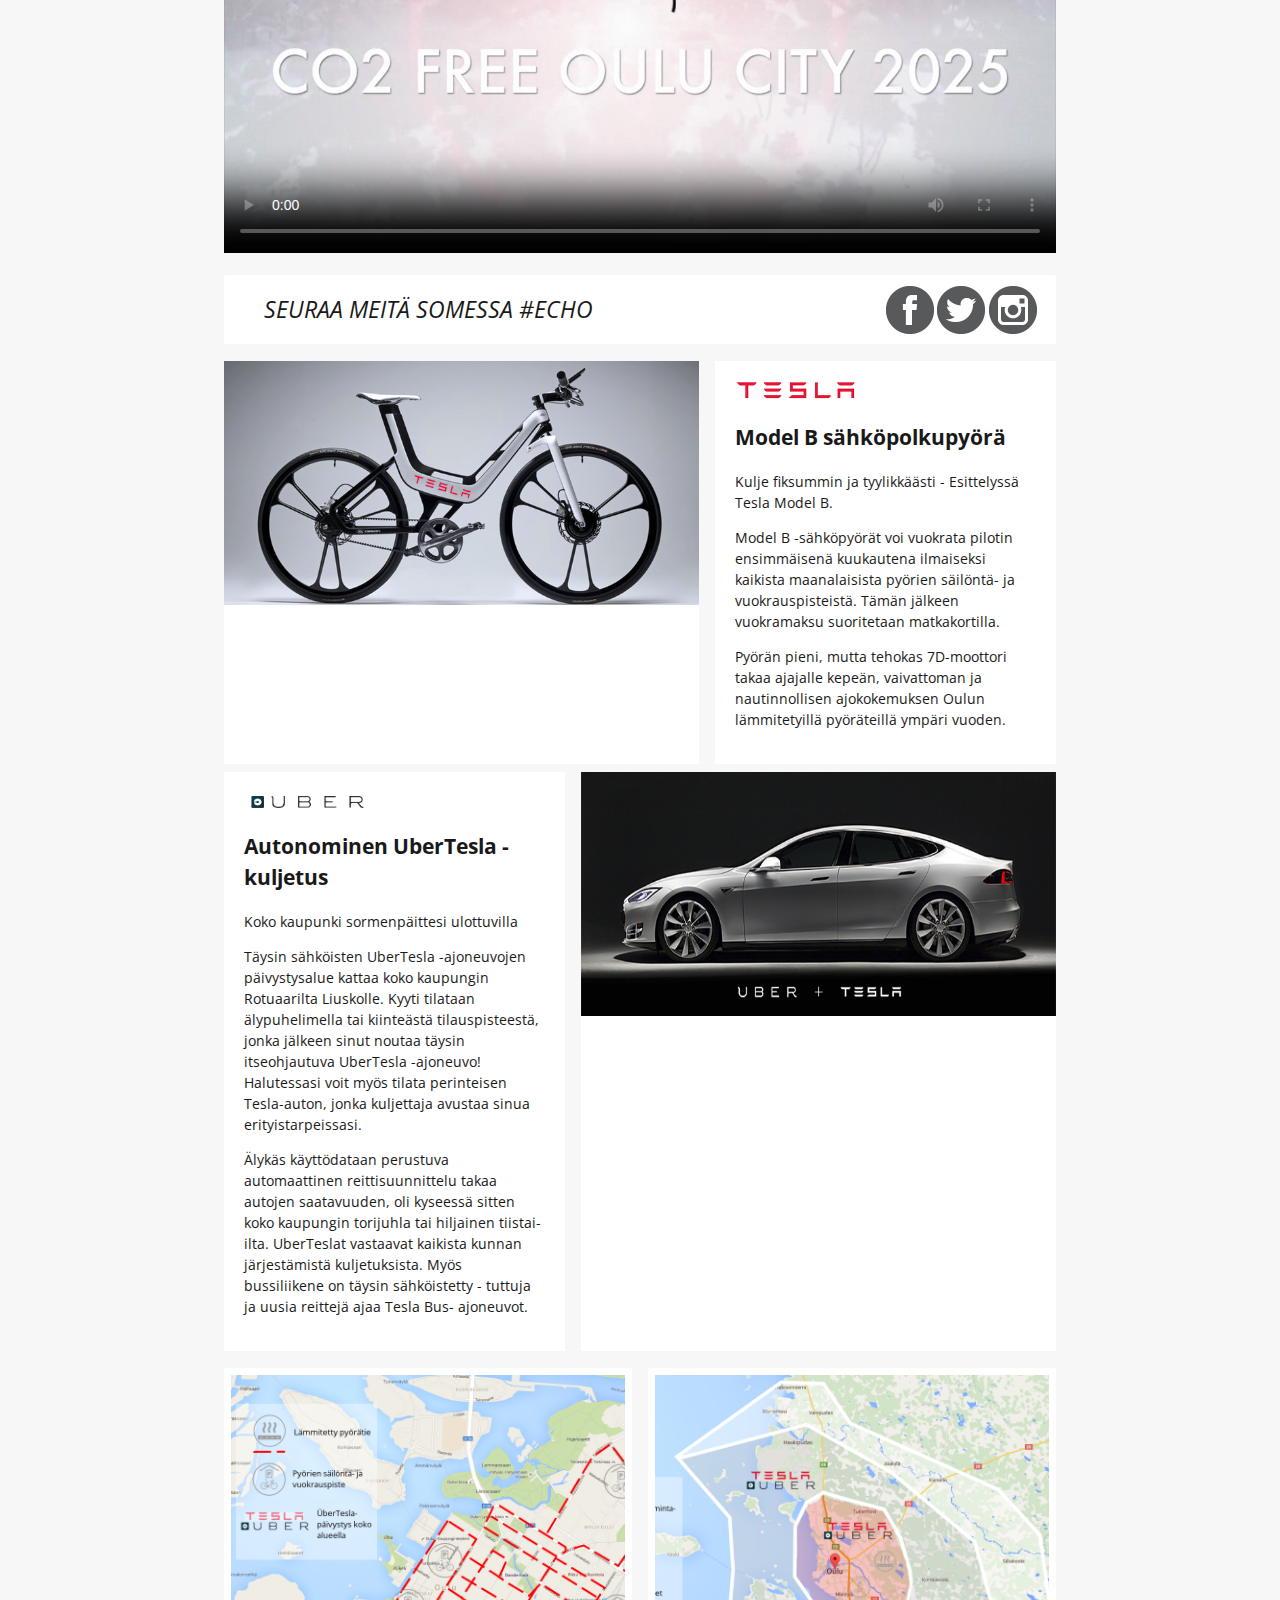
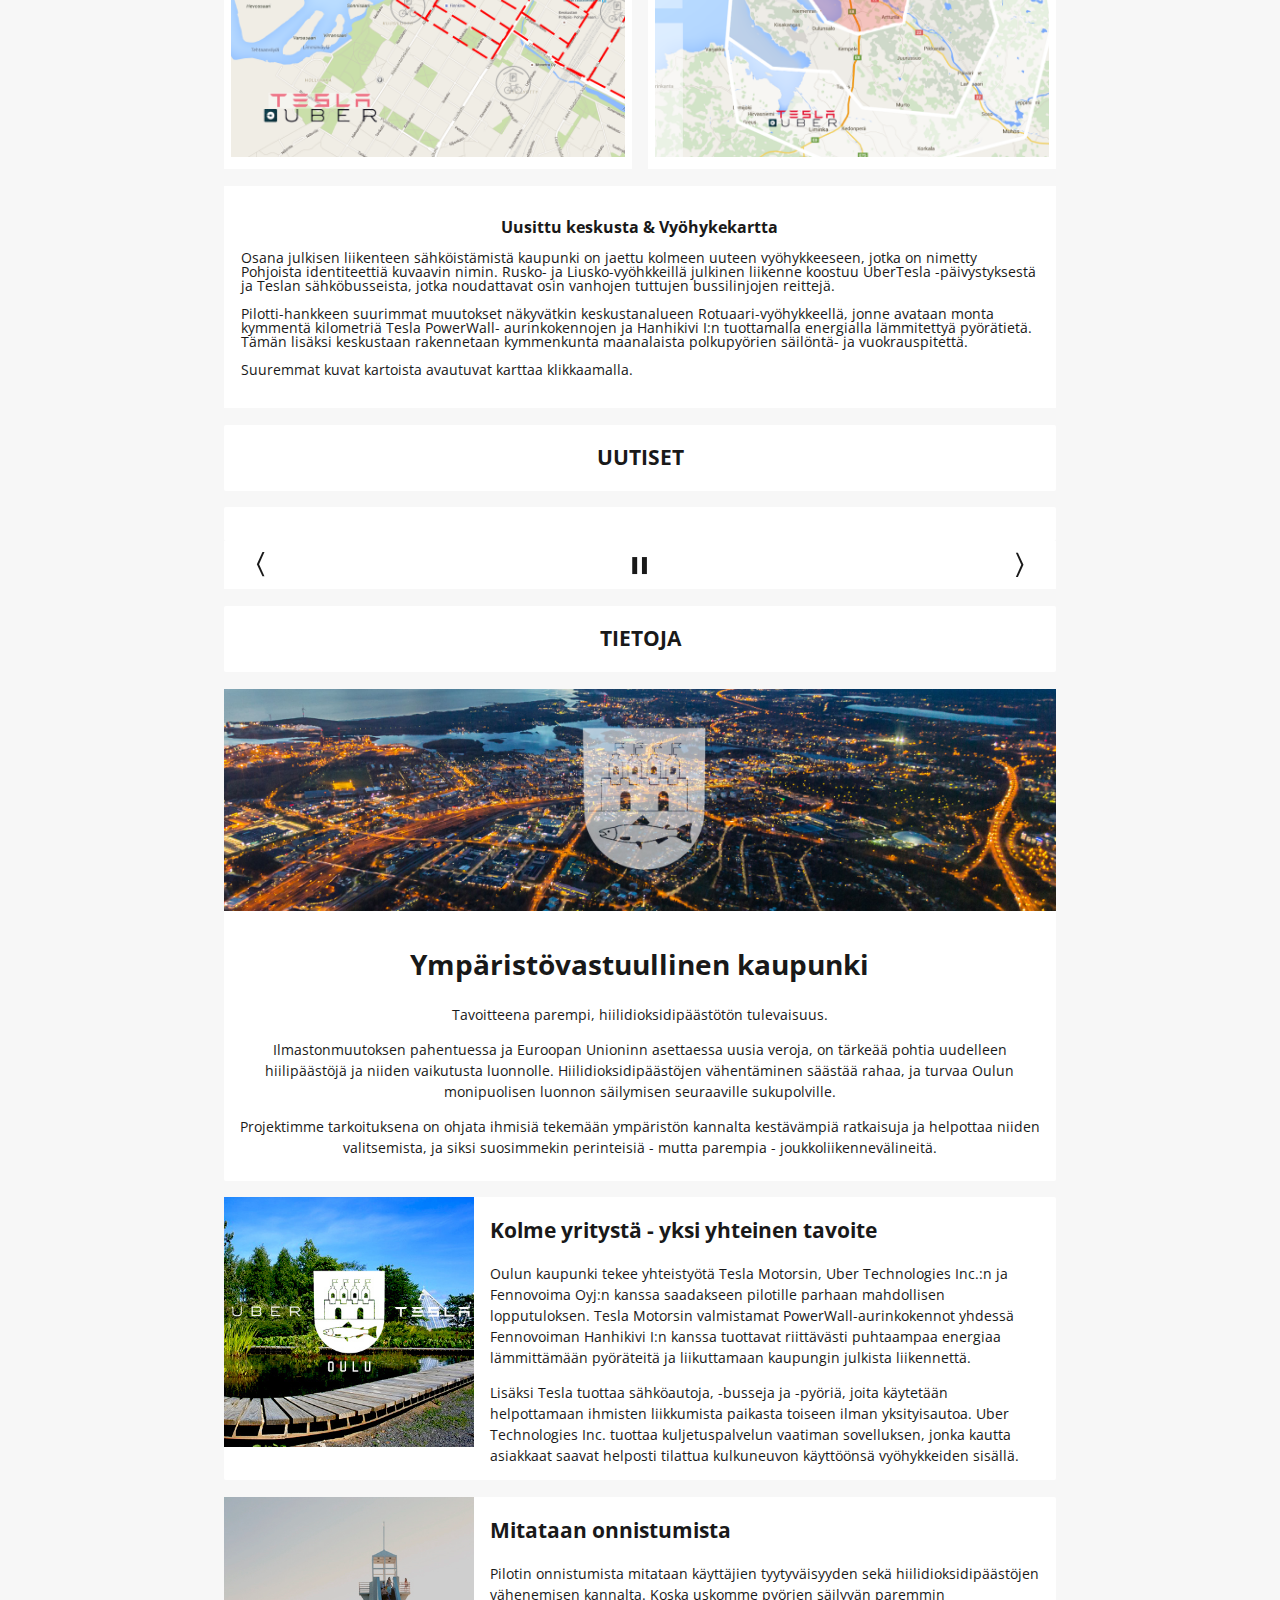
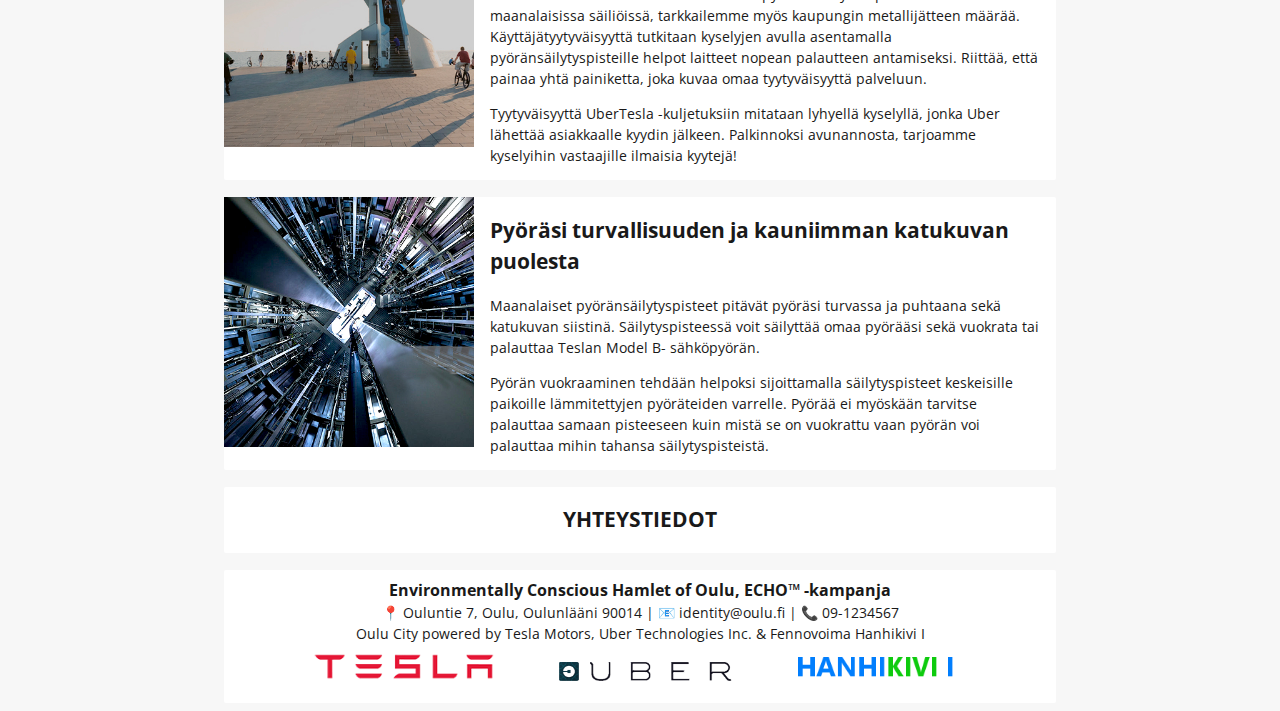
==== commit 2988d06e: "Add files via upload" ====
--- a/VJP Campaign/index.html
+++ b/VJP Campaign/index.html
@@ -6,7 +6,7 @@
 	<link href='https://fonts.googleapis.com/css?family=Open+Sans' rel='stylesheet' type='text/css'>
 	<!-- End font-->
 	
-	<title>Oulun kaupunki, Tesla Motors & Über - Päästötön Oulu</title>
+	<title>ECHO™ - Environmentally Conscious Hamlet of Oulu -  Oulun kaupunki, Tesla Motors & Uber</title>
 
 	<meta charset="utf-8" />
 	<meta name="description" content="Viestintä II & VJP project">
@@ -33,7 +33,7 @@
 
 		<nav>
 			<ul>
-				<li><a href="#home">HOME</a> </li>
+				<li><a href="#home">KOTI</a> </li>
 				<li><a href="#news">UUTISET</a> </li>
 				<li><a href="#about">TIETOJA</a> </li>
 				<li><a href="#contact">YHTEYSTIEDOT</a> </li>
@@ -100,11 +100,11 @@
 	<main class="mainArticle">
 		<h2>Subarktista Eco-kaupunkia rakentamassa</h2>
 		<article>
-			 <p>Euroopan Unioni on päättänyt taistella ilmastonmuutosta vastaan asettamalla korkeat hiilipohjaiset verot kaikkiin jäsenmaihin vuonna 2025. Oulun kaupunki päätti ottaa tämän haasteen vastaan ja mullistaa koko julkisen liikenteen järjestelmänsä. Pilotin tavoitteena on vähentää hiilidioksidipäästöjä antamalla yksityisautoilulle parempi vaihtoehto kuin nykyinen joukkoliikennejärjestelmä. Uusi järjestelmä tulee käyttöön vuoden 2020 tammikuussa.</p>
-			 <p>Kampanja toteutetaan yhteistyössä Teslan ja Überin kanssa. Molemmat yritykset tarjoavat kaikki parhaat innovaationsa ja teknologiansa kaupungin uudistustyöhön, Oulun tarjotessa heille todellinen "Pohjoinen erikoiskoe" tuotetestausta ja -kehitystä varten. Tämä kolmen liitouma on sitoutunut paitsi uudistamaan kaupungin julkisen liikenteen, mutta myös uudistamaan Oulun identiteettiä perinteitä kunnioittaen. 
-			 <p>Pohjoinen Oulu on suomalaisen luonnon ympäröimä ja ulkoilu - erityisesti pyöräily - on keskeisessä roolissa sen asukkaiden elämässä. Tätä tuetaan asentamalla Oulun keskustaan kilometreittäin lämmitettyjä pyöräteitä, jotta kulku pyörällä helpottuu kaikkina vuodenaikoina. Kaupungin tarvitsema sähköenergia saadaan Teslan Powerwalleista sekä valmistuvasta Olkiluoto III- ydinvoimalasta. 
-			 <p>Oulu tunnetaan myös teknologiakaupunkina ja nuorekkaassa kaupungissa sijaitsee esimerkiksi Suomen toiseksi suurin yliopisto. Uutta teknologiaa Ouluun tuodaan mm. uusien autonomisten ÜberTeslojen muodossa, jotka korvaavat vanhat taksit. </p>
-			 <p>Kun pilotti onnistuu Oulun hankalassa ilmastossa, se voidaan toteuttaa myös missä tahansa muussa kaupungissa. Osallistu, seuraa ja ole mukana rakentamassa parempia kaupunkeja! </p>
+			 <p>Euroopan Unioni on päättänyt taistella ilmastonmuutosta vastaan asettamalla korkeat hiilipohjaiset verot kaikkiin jäsenmaihin vuonna 2025. Oulun kaupunki päätti ottaa tämän haasteen vastaan ja mullistaa koko julkisen liikenteen järjestelmänsä. Näin syntyi Environmentally Conscious Hamlet of Oulu, tuttavallisemmin ECHO™ -kampanja [ekko], jonka tavoitteena on vähentää hiilidioksidipäästöjä antamalla yksityisautoilulle parempi vaihtoehto kuin nykyinen joukkoliikennejärjestelmä. Uuden järjestelmän pilotti tulee käyttöön vuoden 2020 tammikuussa.</p>
+			 <p>Kampanja toteutetaan yhteistyössä Teslan ja Uberin kanssa. Molemmat yritykset tarjoavat kaikki parhaat innovaationsa ja teknologiansa kaupungin uudistustyöhön, Oulun tarjotessa heille todellinen "Pohjoinen erikoiskoe" tuotetestausta ja -kehitystä varten. Tämän lisäksi Fennovoima osallistuu kampanjaan tuottamalla sähköenergiaa Ouluun Hanhikivi I -ydinvoimalassa. Tämä neljän liitouma on sitoutunut paitsi uudistamaan kaupungin julkisen liikenteen, mutta myös uudistamaan Oulun identiteettiä perinteitä kunnioittaen. 
+			 <p>Pohjoinen Oulu on suomalaisen luonnon ympäröimä ja ulkoilu - erityisesti pyöräily - on keskeisessä roolissa sen asukkaiden elämässä. Tätä tuetaan asentamalla Oulun keskustaan kilometreittäin lämmitettyjä pyöräteitä, jotta kulku pyörällä helpottuu kaikkina vuodenaikoina. Kaupungin tarvitsema sähköenergia saadaan Teslan Powerwalleista sekä valmistuvasta Hanhikivi I- ydinvoimalasta. 
+			 <p>Oulu tunnetaan myös teknologiakaupunkina ja nuorekkaassa kaupungissa sijaitsee esimerkiksi Suomen toiseksi suurin yliopisto. ECHO -projektin tavoitteena on kohottaa Oulun imagoa johtavana Eurooppalaisena ympäristövastuullisena teknologiakaupunkina. Uutta teknologiaa Ouluun tuodaan mm. uusien autonomisten UberTeslojen muodossa, jotka korvaavat kaiken kunnan perinteisen taksiliikenteen. </p>
+			 <p>Kun pilotti onnistuu Oulun haastavassa ilmastossa, se voidaan toteuttaa myös missä tahansa muussa kaupungissa. ECHO™ -projekti on suunnannäyttäjä, jonka missio on taistella kaupunki kerrallaan paremman maapallon puolesta. Vastaa huutoomme ja kutsuumme kaiun lailla, ja ole mukana rakentamassa parempia kaupunkeja! </p>
 		 </article>
 	</main>
 
@@ -124,7 +124,7 @@
 	<section class="middleWrapper">
 			<ul>
 				<li class="slogan">
-						<p>SEURAA MEITÄ SOMESSA #SHOCKTHECITY</p>
+						<p>SEURAA MEITÄ SOMESSA #ECHO</p>
 				</li>
 				<li class="iconWrap">
 						<div class="some"><a href="images/facebooksivu.png"><img src="images/fb.png" alt="Error"></a></div>
@@ -138,9 +138,9 @@
 	<section class="someBar">
 			<ul>
 				<li class="someIcons">
-						<div class="some"><a href="http://www.facebook.com"><img src="images/fb.png" alt="Error"></a></div>
-						<div class="some"><a href="http://www.twitter.com"><img src="images/tw.png" alt="Error"></a></div>
-						<div class="some"><a href="http://www.instagram.com"><img src="images/ig.png" alt="Error"></a></div>
+						<div class="some"><a href="images/facebooksivu.png"><img src="images/fb.png" alt="Error"></a></div>
+						<div class="some"><a href="images/twittersivu.png"><img src="images/tw.png" alt="Error"></a></div>
+						<div class="some"><a href="images/instasivu.png"><img src="images/ig.png" alt="Error"></a></div>
 				</li>
 			</ul>
 	</section>
@@ -162,10 +162,10 @@
 	<section class="secondaryContent"> 
 		<div class="col col3">
 			<img src="images/ubertext.png" alt="Error">
-			<h2>Autonominen ÜberTesla -kuljetus</h2>
+			<h2>Autonominen UberTesla -kuljetus</h2>
 			<p>Koko kaupunki sormenpäittesi ulottuvilla<p>
-			<p>Täysin sähköisten ÜberTesla -ajoneuvojen päivystysalue kattaa koko kaupungin Rotuaarilta Liuskolle. Kyyti tilataan älypuhelimella tai kiinteästä tilauspisteestä, jonka jälkeen sinut noutaa täysin itseohjautuva ÜberTesla -ajoneuvo! Halutessasi voit myös tilata perinteisen Tesla-auton, jonka kuljettaja avustaa sinua erityistarpeissasi.<p>
-			<p>Älykäs käyttödataan perustuva automaattinen reittisuunnittelu takaa autojen saatavuuden, oli kyseessä sitten koko kaupungin torijuhla tai hiljainen tiistai-ilta. ÜberTeslat vastaavat kaikista kunnan järjestämistä kuljetuksista. Myös bussiliikene on täysin sähköistetty - tuttuja ja uusia reittejä ajaa Tesla Bus- ajoneuvot.</p>
+			<p>Täysin sähköisten UberTesla -ajoneuvojen päivystysalue kattaa koko kaupungin Rotuaarilta Liuskolle. Kyyti tilataan älypuhelimella tai kiinteästä tilauspisteestä, jonka jälkeen sinut noutaa täysin itseohjautuva UberTesla -ajoneuvo! Halutessasi voit myös tilata perinteisen Tesla-auton, jonka kuljettaja avustaa sinua erityistarpeissasi.<p>
+			<p>Älykäs käyttödataan perustuva automaattinen reittisuunnittelu takaa autojen saatavuuden, oli kyseessä sitten koko kaupungin torijuhla tai hiljainen tiistai-ilta. UberTeslat vastaavat kaikista kunnan järjestämistä kuljetuksista. Myös bussiliikene on täysin sähköistetty - tuttuja ja uusia reittejä ajaa Tesla Bus- ajoneuvot.</p>
 		</div>
 
 		<div class="col col4">
@@ -173,26 +173,29 @@
 		</div>
 	</section>
 
-		<section class="topWrapper"> 
+	<section class="topWrapper"> 
 		<div class="topCol topCol4">
 			<a href="images/centremap.png">
 				<img src="images/centresnap.png" alt="This should be an Eco icon" />
 			</a>
 		</div> 
-
-
-		<div class="topCol topCol5">
-			<h3>Uusittu keskusta & Vyöhykekartta</h3>
-			<p>Osana julkisen liikenteen sähköistämistä kaupunki on jaettu kolmeen uuteen vyöhykkeeseen, jotka on nimetty Pohjoista identiteettiä kuvaavin nimin. Rusko- ja Liusko-vyöhkkeillä julkinen liikenne koostuu ÜberTesla -päivystyksestä ja Teslan sähköbusseista, jotka noudattavat osin vanhojen tuttujen bussilinjojen reittejä.<p>
-
-			<p>Pilotti-hankkeen surimmat muutokset näkyvätkin keskustanalueen Rotuaari-vyöhykkeellä, jonne avataan monta kymmentä kilometriä Tesla PowerWall- aurinkokennojen ja Olkiluoto III:n tuottamalla energialla lämmitettyä pyörätietä. Tämän lisäksi keskustaan rakennetaan kymmenkunta maanalaista polkupyörien säilöntä- ja vuokrauspitettä.</p>
-		</div>
+		
 		<div class="topCol topCol6">
 			<a href="images/areasmap.png">
 				<img src="images/areasnap.png" alt="This should be an Ecocar icon" />
 			</a>
 		</div>
 
+	</section>
+
+
+	<section class="mainArticle">
+		<article>
+			<h3 style="text-align: center;">Uusittu keskusta & Vyöhykekartta</h3>
+			<p>Osana julkisen liikenteen sähköistämistä kaupunki on jaettu kolmeen uuteen vyöhykkeeseen, jotka on nimetty Pohjoista identiteettiä kuvaavin nimin. Rusko- ja Liusko-vyöhkkeillä julkinen liikenne koostuu UberTesla -päivystyksestä ja Teslan sähköbusseista, jotka noudattavat osin vanhojen tuttujen bussilinjojen reittejä.<p>
+			<p>Pilotti-hankkeen suurimmat muutokset näkyvätkin keskustanalueen Rotuaari-vyöhykkeellä, jonne avataan monta kymmentä kilometriä Tesla PowerWall- aurinkokennojen ja Hanhikivi I:n tuottamalla energialla lämmitettyä pyörätietä. Tämän lisäksi keskustaan rakennetaan kymmenkunta maanalaista polkupyörien säilöntä- ja vuokrauspitettä.</p>
+			<p>Suuremmat kuvat kartoista avautuvat karttaa klikkaamalla.</p>
+		 </article>
 	</section>
 	
 	<div class="newsHeader">
@@ -247,7 +250,7 @@
 		</div>
 		<div class="aboutText">
 			<h2>Kolme yritystä - yksi yhteinen tavoite</h2>
-			<p>Oulun kaupunki tekee yhteistyötä Tesla Motorsin, Uber Technologies Inc.:n ja Teollisuuden Voima Oyj:n kanssa saadakseen pilotille parhaan mahdollisen lopputuloksen. Tesla Motorsin valmistamat PowerWall-aurinkokennot yhdessä TVO:n Olkiluoto III:n kanssa tuottavat riittävästi puhtaampaa energiaa lämmittämään pyöräteitä ja liikuttamaan kaupungin julkista liikennettä.<p>
+			<p>Oulun kaupunki tekee yhteistyötä Tesla Motorsin, Uber Technologies Inc.:n ja Fennovoima Oyj:n kanssa saadakseen pilotille parhaan mahdollisen lopputuloksen. Tesla Motorsin valmistamat PowerWall-aurinkokennot yhdessä Fennovoiman Hanhikivi I:n kanssa tuottavat riittävästi puhtaampaa energiaa lämmittämään pyöräteitä ja liikuttamaan kaupungin julkista liikennettä.<p>
 			<p>Lisäksi Tesla tuottaa sähköautoja, -busseja ja -pyöriä, joita käytetään helpottamaan ihmisten liikkumista paikasta toiseen ilman yksityisautoa. Uber Technologies Inc. tuottaa kuljetuspalvelun vaatiman sovelluksen, jonka kautta asiakkaat saavat helposti tilattua kulkuneuvon käyttöönsä vyöhykkeiden sisällä.</p>
 		</div>
 	</section>
@@ -259,7 +262,7 @@
 		<div class="aboutText">
 			<h2>Mitataan onnistumista</h2>
 			<p>Pilotin onnistumista mitataan käyttäjien tyytyväisyyden sekä hiilidioksidipäästöjen vähenemisen kannalta. Koska uskomme pyörien säilyvän paremmin maanalaisissa säiliöissä, tarkkailemme myös kaupungin metallijätteen määrää. Käyttäjätyytyväisyyttä tutkitaan kyselyjen avulla asentamalla pyöränsäilytyspisteille helpot laitteet nopean palautteen antamiseksi. Riittää, että painaa yhtä painiketta, joka kuvaa omaa tyytyväisyyttä palveluun. </p>
-			<p>Tyytyväisyyttä ÜberTesla -kuljetuksiin mitataan lyhyellä kyselyllä, jonka Über lähettää asiakkaalle kyydin jälkeen. Palkinnoksi avunannosta, tarjoamme kyselyihin vastaajille ilmaisia kyytejä! <p>
+			<p>Tyytyväisyyttä UberTesla -kuljetuksiin mitataan lyhyellä kyselyllä, jonka Uber lähettää asiakkaalle kyydin jälkeen. Palkinnoksi avunannosta, tarjoamme kyselyihin vastaajille ilmaisia kyytejä! <p>
 		</div>
 	</section>
 
@@ -285,7 +288,7 @@
 		
 
 		<div itemscope itemtype="http://data-vocabulary.org/Organization"> 
-			<h3 itemprop="name">Päästötön Oulu- kampanja</h3> 
+			<h3 itemprop="name">Environmentally Conscious Hamlet of Oulu, ECHO™ -kampanja</h3> 
 			<div itemprop="address" itemscope itemtype="http://data-vocabulary.org/Address">
 			 &#128205;
 			<span itemprop="street-address">Ouluntie 7</span>, 
@@ -301,7 +304,7 @@
 			    <span itemprop="longitude">25.28 E</span>  
 			</span>  
 		</div>
-		<p>Oulu City powered by Tesla Motors, Uber Technologies Inc. & TVO Olkiluoto 3</p>
+		<p>Oulu City powered by Tesla Motors, Uber Technologies Inc. & Fennovoima Hanhikivi I</p>
 		<img class="sponsor" src="images/teslatext.png">
 		<img class="sponsor" src="images/ubertext.png">
 		<img class="sponsor" src="images/olkiluototext.png">
--- a/VJP Campaign/css/style.css
+++ b/VJP Campaign/css/style.css
@@ -335,13 +335,13 @@
 	overflow: hidden;
 }
 
-.topCol2, .topCol3, .topCol5, .topCol6 {
+.topCol2, .topCol3, .topCol6 {
 	margin-left: 2%;
 	width: 30%;
 }
 
-.topCol6 {
-	width: 33%;
+.topCol6, .topCol4 {
+	width: 50%;
 }
 .topCol4 img, .topCol6 img {
 	width: 100%;
@@ -474,10 +474,10 @@
 
 .aboutMainText {
 	text-align: center;
-	width: 100%;
+	width: 98%;
 	float: left;
 	margin: 0;
-	padding: 0;
+	padding: 1% 1%;
 }
 
 
